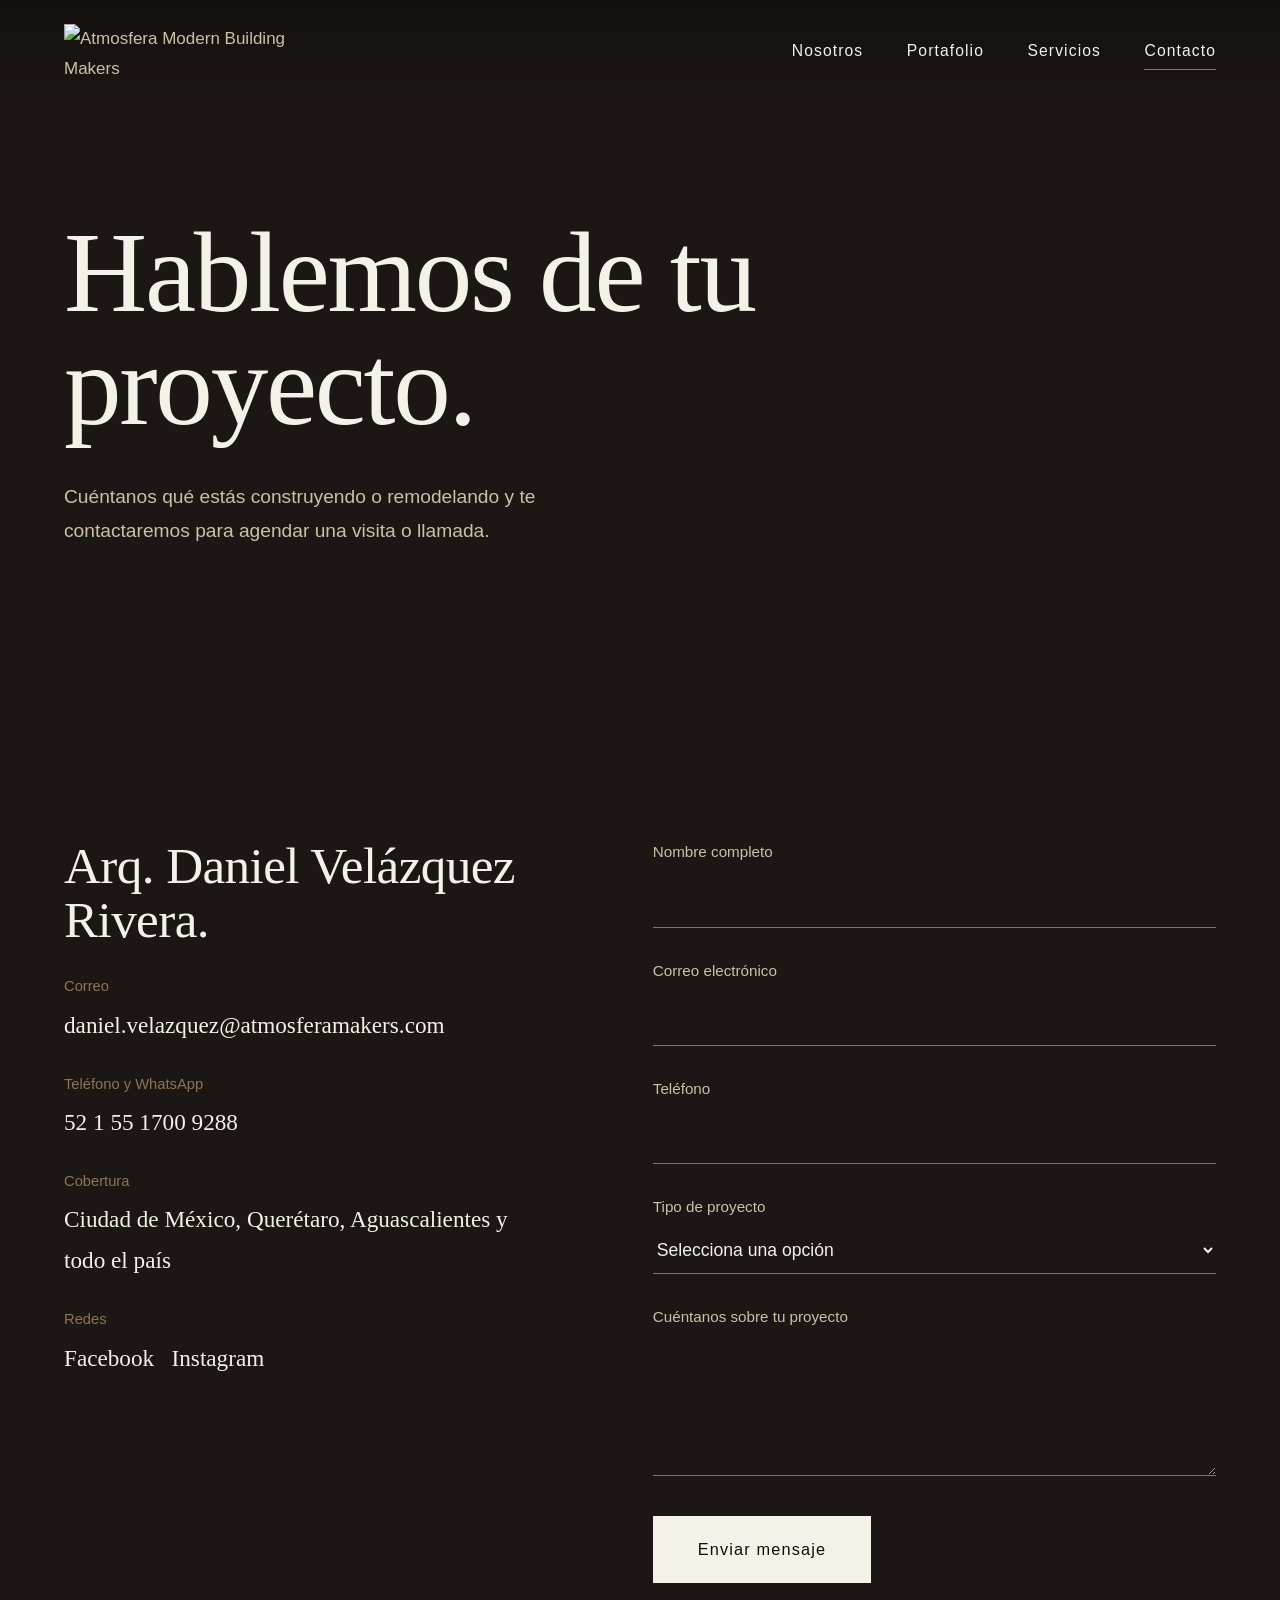
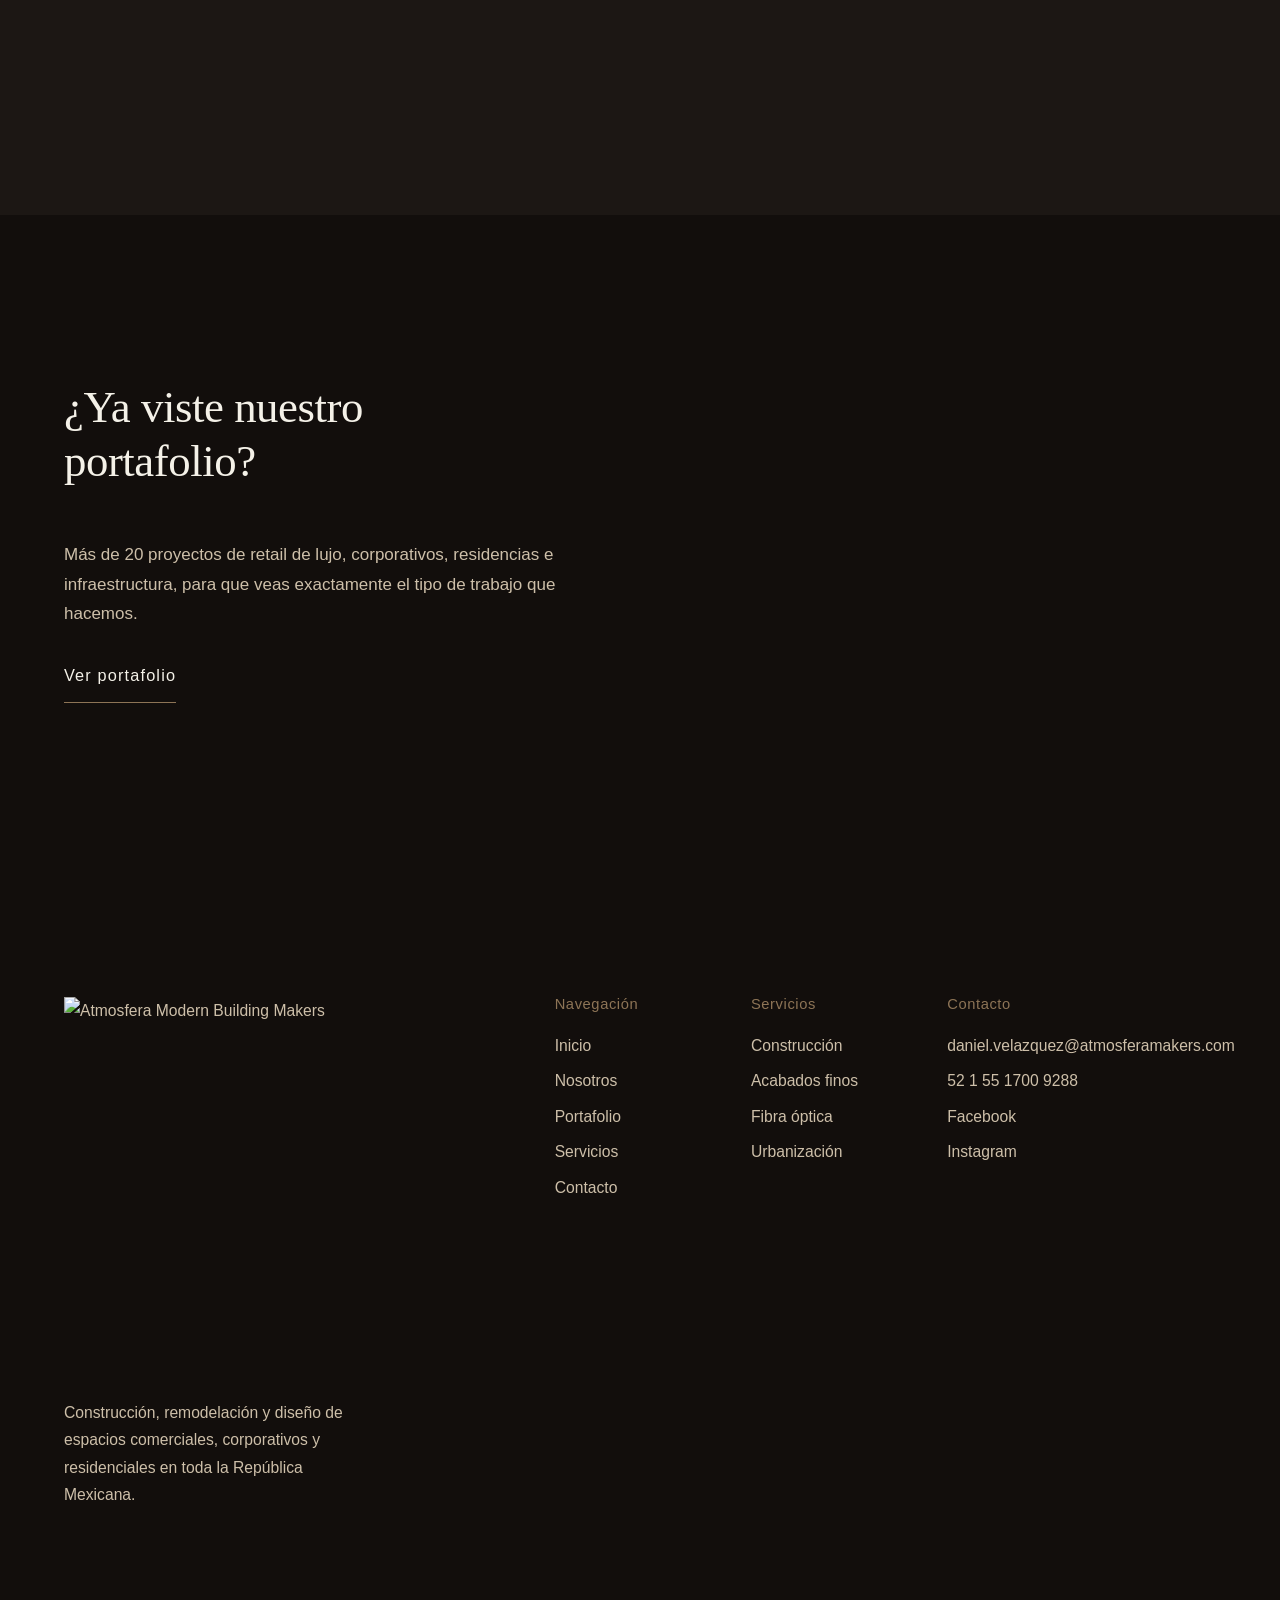
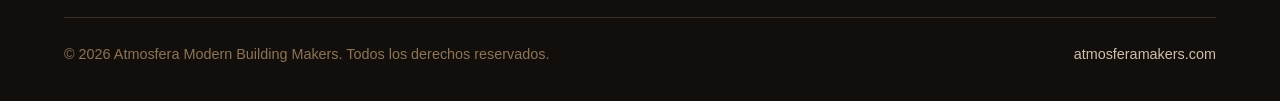
==== contacto.html @ 2a0c060d "Add files via upload" ====
<!DOCTYPE html>
<html lang="es">
<head>
<meta charset="UTF-8">
<meta name="viewport" content="width=device-width, initial-scale=1, viewport-fit=cover">
<title>Contacto — Atmosfera Modern Building Makers</title>
<meta name="description" content="Solicita una cotización con Atmosfera. Atendemos proyectos en Ciudad de México, Querétaro, Aguascalientes y todo el país.">
<link rel="canonical" href="https://www.atmosferamakers.com/contacto.html">
<meta name="theme-color" content="#120e0c">
<meta name="color-scheme" content="dark">

<meta property="og:site_name" content="Atmosfera">
<meta property="og:locale" content="es_MX">
<meta property="og:title" content="Contacto — Atmosfera Modern Building Makers">
<meta property="og:description" content="Solicita una cotización con Atmosfera. Atendemos proyectos en Ciudad de México, Querétaro, Aguascalientes y todo el país.">
<meta property="og:type" content="website">
<meta property="og:url" content="https://www.atmosferamakers.com/contacto.html">
<meta property="og:image" content="https://www.atmosferamakers.com/assets/img/og-image.jpg">
<meta property="og:image:width" content="1200">
<meta property="og:image:height" content="630">
<meta name="twitter:card" content="summary_large_image">
<meta name="twitter:title" content="Contacto — Atmosfera Modern Building Makers">
<meta name="twitter:description" content="Solicita una cotización con Atmosfera. Atendemos proyectos en Ciudad de México, Querétaro, Aguascalientes y todo el país.">
<meta name="twitter:image" content="https://www.atmosferamakers.com/assets/img/og-image.jpg">

<meta name="robots" content="index, follow, max-image-preview:large">
<meta name="GPTBot" content="index, follow">
<meta name="ClaudeBot" content="index, follow">
<meta name="Google-Extended" content="index, follow">
<meta name="PerplexityBot" content="index, follow">

<link rel="icon" href="assets/img/favicon-64.png" type="image/png" sizes="64x64">
<link rel="icon" href="assets/img/favicon-32.png" type="image/png" sizes="32x32">
<link rel="apple-touch-icon" href="assets/img/apple-touch-icon.png">
<link rel="manifest" href="assets/site.webmanifest">

<link rel="preload" href="assets/fonts/bodoni-moda-latin-opsz-normal.woff2" as="font" type="font/woff2" crossorigin>
<link rel="preload" href="assets/fonts/tenor-sans-latin-400-normal.woff2" as="font" type="font/woff2" crossorigin>
<link rel="stylesheet" href="styles.css?v=20261021">
<script>try{if(!sessionStorage.getItem("atm_seen"))document.documentElement.classList.add("first")}catch(e){}</script>
<noscript><style>.veil{display:none}html.js .plate[data-reveal] img{opacity:1}</style></noscript>
<script type="application/ld+json">
{"@context": "https://schema.org", "@type": "ContactPage", "name": "Contacto — Atmosfera", "url": "https://www.atmosferamakers.com/contacto.html"}
</script>
</head>
<body class="page-inner">
<a href="#main" class="skip-link">Saltar al contenido</a>
<div class="veil" id="veil" aria-hidden="true"><img class="veil-logo" src="assets/img/logo-full.png" width="829" height="935" alt=""></div>
<header class="site-header">
  <a class="brand" href="index.html" aria-label="Atmosfera, inicio"><img src="assets/img/logo-wordmark.png" width="829" height="192" alt="Atmosfera Modern Building Makers"></a>
  <nav class="nav" aria-label="Principal"><a href="nosotros.html">Nosotros</a><a href="portafolio.html">Portafolio</a><a href="servicios.html">Servicios</a><a href="contacto.html" aria-current="page">Contacto</a></nav>
  <a class="nav-quick" href="portafolio.html">Portafolio</a>
  <button class="menu-btn" type="button" aria-expanded="false" aria-controls="menu"><span></span><span></span><span class="sr-only">Menú</span></button>
</header>
<div class="menu" id="menu"><img src="assets/img/logo-full.png" width="829" height="935" alt=""><a href="index.html">Inicio</a><a href="nosotros.html">Nosotros</a><a href="portafolio.html">Portafolio</a><a href="servicios.html">Servicios</a><a href="contacto.html">Contacto</a></div>
<main id="main">
<section class="page-head"><div class="wrap">
  <h1>Hablemos de tu proyecto.</h1>
  <p class="lead-p">Cuéntanos qué estás construyendo o remodelando y te contactaremos para agendar una visita o llamada.</p>
</div></section>
<section class="section"><div class="wrap"><div class="grid contact-grid">
  <div class="c-1-5 contact-info">
    <h2>Arq. Daniel Velázquez Rivera.</h2>
    <dl>
      <dt>Correo</dt><dd><a href="mailto:daniel.velazquez@atmosferamakers.com">daniel.velazquez@atmosferamakers.com</a></dd>
      <dt>Teléfono y WhatsApp</dt><dd><a href="tel:+5215517009288">52 1 55 1700 9288</a></dd>
      <dt>Cobertura</dt><dd>Ciudad de México, Querétaro, Aguascalientes y todo el país</dd>
      <dt>Redes</dt><dd><a href="https://www.facebook.com/atmosferamakers" target="_blank" rel="noopener">Facebook</a> &nbsp; <a href="https://www.instagram.com/atmosferamakers/" target="_blank" rel="noopener">Instagram</a></dd>
    </dl>
  </div>
  <div class="c-7-12">
    <form id="contact-form" action="https://formspree.io/f/YOUR_FORM_ID" method="POST" data-mailto="daniel.velazquez@atmosferamakers.com">
      <div class="field"><label for="nombre">Nombre completo</label><input id="nombre" name="nombre" type="text" autocomplete="name" required></div>
      <div class="field"><label for="email">Correo electrónico</label><input id="email" name="email" type="email" autocomplete="email" required></div>
      <div class="field"><label for="telefono">Teléfono</label><input id="telefono" name="telefono" type="tel" autocomplete="tel"></div>
      <div class="field"><label for="tipo">Tipo de proyecto</label>
        <select id="tipo" name="tipo" required><option value="">Selecciona una opción</option>
          <option>Construcción o remodelación comercial</option><option>Residencial</option><option>Corporativo u oficinas</option>
          <option>Fibra óptica y telecomunicaciones</option><option>Urbanización u obra pública</option><option>Otro</option></select></div>
      <div class="field"><label for="mensaje">Cuéntanos sobre tu proyecto</label><textarea id="mensaje" name="mensaje" required></textarea></div>
      <input class="hp" type="text" name="_gotcha" tabindex="-1" autocomplete="off" aria-hidden="true">
      <button class="btn" type="submit">Enviar mensaje</button>
      <p class="form-status" role="status" aria-live="polite"></p>
    </form>
  </div>
</div></div></section>
<section class="section section--night"><div class="wrap"><h2 class="lead" style="max-width:20ch">¿Ya viste nuestro portafolio?</h2>
<p class="statement-body">Más de 20 proyectos de retail de lujo, corporativos, residencias e infraestructura, para que veas exactamente el tipo de trabajo que hacemos.</p>
<a class="link" href="portafolio.html">Ver portafolio</a></div></section>
</main>
<footer class="site-footer">
  <div class="wrap">
    <div class="grid footer-grid">
      <div class="c-1-5">
        <img class="footer-logo" src="assets/img/logo-full.png" width="829" height="935" alt="Atmosfera Modern Building Makers" loading="lazy">
        <p class="footer-note">Construcción, remodelación y diseño de espacios comerciales, corporativos y residenciales en toda la República Mexicana.</p>
      </div>
      <div class="footer-col"><h4>Navegación</h4><ul><li><a href="index.html">Inicio</a></li><li><a href="nosotros.html">Nosotros</a></li><li><a href="portafolio.html">Portafolio</a></li><li><a href="servicios.html">Servicios</a></li><li><a href="contacto.html">Contacto</a></li></ul></div>
      <div class="footer-col"><h4>Servicios</h4><ul><li><a href="servicios.html">Construcción</a></li><li><a href="servicios.html">Acabados finos</a></li><li><a href="servicios.html">Fibra óptica</a></li><li><a href="servicios.html">Urbanización</a></li></ul></div>
      <div class="footer-col"><h4>Contacto</h4><ul><li><a href="mailto:daniel.velazquez@atmosferamakers.com">daniel.velazquez@atmosferamakers.com</a></li><li><a href="tel:+5215517009288">52 1 55 1700 9288</a></li><li><a href="https://www.facebook.com/atmosferamakers" target="_blank" rel="noopener">Facebook</a></li><li><a href="https://www.instagram.com/atmosferamakers/" target="_blank" rel="noopener">Instagram</a></li></ul></div>
    </div>
    <div class="footer-base"><span>© 2026 Atmosfera Modern Building Makers. Todos los derechos reservados.</span><a href="https://www.atmosferamakers.com">atmosferamakers.com</a></div>
  </div>
</footer>
<script defer src="main.js?v=20261021"></script>
</body>
</html>
---- styles.css ----
/* =============================================================
   ATMOSFERA — Modern Building Makers
   Dark gallery design. Fonts are self-hosted (assets/fonts).
   ============================================================= */

@font-face {
  font-family: "Bodoni Moda";
  src: url("assets/fonts/bodoni-moda-latin-opsz-normal.woff2") format("woff2");
  font-weight: 400 900; font-style: normal; font-display: swap;
}
@font-face {
  font-family: "Bodoni Moda";
  src: url("assets/fonts/bodoni-moda-latin-opsz-italic.woff2") format("woff2");
  font-weight: 400 900; font-style: italic; font-display: swap;
}
@font-face {
  font-family: "Tenor Sans";
  src: url("assets/fonts/tenor-sans-latin-400-normal.woff2") format("woff2");
  font-weight: 400; font-style: normal; font-display: swap;
}

:root {
  --night:   #120e0c;   /* veil, footer */
  --walnut:  #1c1714;   /* page */
  --umber:   #2a221d;   /* image mats, fields */
  --stone:   #cdbfa9;   /* secondary text */
  --ivory:   #f4f1e8;   /* primary text — same ivory as the logo */
  --bronze:  #8d7456;   /* hairlines, hover */
  --serif: "Bodoni Moda", "Bodoni 72", Didot, "Times New Roman", serif;
  --sans:  "Tenor Sans", "Gill Sans", "Helvetica Neue", Arial, sans-serif;
  --gutter: clamp(20px, 5vw, 84px);
  --max: 1560px;
  --ease: cubic-bezier(.22, .61, .36, 1);
}

*, *::before, *::after { box-sizing: border-box; }
html { background: var(--walnut); color: var(--ivory); scroll-behavior: smooth; scroll-padding-top: 96px; -webkit-text-size-adjust: 100%; }
body { margin: 0; font-family: var(--sans); font-size: 1.0625rem; line-height: 1.75; color: var(--stone); overflow-x: hidden; -webkit-font-smoothing: antialiased; text-rendering: optimizeLegibility; }
img { max-width: 100%; height: auto; }
a { color: inherit; text-decoration: none; }
h1, h2, h3, h4 { margin: 0; font-family: var(--serif); font-weight: 400; color: var(--ivory); font-optical-sizing: auto; letter-spacing: -0.012em; line-height: 1.06; }
p { margin: 0 0 1.2em; }
ul, ol { margin: 0; padding: 0; list-style: none; }
::selection { background: var(--bronze); color: var(--ivory); }
:focus-visible { outline: 1px solid var(--ivory); outline-offset: 5px; }
.sr-only { position: absolute; width: 1px; height: 1px; overflow: hidden; clip: rect(0 0 0 0); white-space: nowrap; }
.skip-link { position: absolute; left: 16px; top: -60px; z-index: 20000; background: var(--ivory); color: var(--night); padding: 10px 16px; transition: top .2s; }
.skip-link:focus { top: 12px; }

/* ---------- Veil: the logo that fades between screens ---------- */
.veil {
  position: fixed; inset: 0; z-index: 10000; display: grid; place-items: center;
  background: var(--night); opacity: 1; visibility: visible;
  transition: opacity .9s var(--ease), visibility 0s linear .9s;
  animation: veilFailsafe .01s linear 6s forwards;
}
.veil.is-gone { opacity: 0; visibility: hidden; }
.veil.is-leaving { opacity: 1; visibility: visible; transition: opacity .5s var(--ease), visibility 0s; animation: none; }
.veil-logo { display: block; height: min(36vh, 320px); width: auto; max-width: 72vw; object-fit: contain; }
.first .veil-logo { animation: logoIn 1.7s var(--ease) both; }
@keyframes logoIn { from { opacity: 0; transform: scale(.965); filter: blur(10px); } to { opacity: 1; transform: none; filter: blur(0); } }
@keyframes veilFailsafe { to { opacity: 0; visibility: hidden; } }

/* ---------- Header ---------- */
.site-header {
  position: fixed; inset: 0 0 auto 0; z-index: 400; display: flex; align-items: center; justify-content: space-between;
  padding: 24px var(--gutter); transition: background .5s var(--ease), padding .5s var(--ease);
}
.site-header::before { content: ""; position: absolute; inset: 0; background: linear-gradient(rgba(18,14,12,.78), rgba(18,14,12,0)); pointer-events: none; transition: opacity .5s; }
.site-header.is-scrolled { background: rgba(18,14,12,.94); padding-block: 14px; -webkit-backdrop-filter: blur(10px); backdrop-filter: blur(10px); }
.site-header.is-scrolled::before { opacity: 0; }
.brand { position: relative; z-index: 2; display: block; transition: opacity .6s var(--ease), visibility .6s; }
.brand img { display: block; width: clamp(180px, 18vw, 270px); height: auto; }
.page-home .brand { opacity: 0; visibility: hidden; }
.page-home.past-hero .brand { opacity: 1; visibility: visible; }
.nav { position: relative; z-index: 2; display: flex; gap: clamp(24px, 3.4vw, 56px); }
.nav a { position: relative; padding: 8px 0; font-size: .98rem; letter-spacing: .07em; color: var(--ivory); }
.nav a::after { content: ""; position: absolute; left: 0; right: 0; bottom: 2px; height: 1px; background: var(--bronze); transform: scaleX(0); transform-origin: left; transition: transform .5s var(--ease); }
.nav a:hover::after, .nav a[aria-current="page"]::after { transform: scaleX(1); }
.nav-quick { display: none; position: relative; z-index: 2; margin-left: auto; margin-right: 6px; padding: 8px 0; font-size: .98rem; letter-spacing: .07em; color: var(--ivory); border-bottom: 1px solid var(--bronze); }
.menu-btn { display: none; position: relative; z-index: 301; width: 46px; height: 46px; background: none; border: 0; cursor: pointer; color: var(--ivory); }
.menu-btn span:not(.sr-only) { position: absolute; left: 9px; right: 9px; height: 1px; background: currentColor; transition: transform .5s var(--ease), top .5s var(--ease); }
.menu-btn span:nth-child(1) { top: 18px; }
.menu-btn span:nth-child(2) { top: 27px; }
.menu-open .menu-btn span:nth-child(1) { top: 22px; transform: rotate(45deg); }
.menu-open .menu-btn span:nth-child(2) { top: 22px; transform: rotate(-45deg); }
.menu {
  position: fixed; inset: 0; z-index: 300; display: flex; flex-direction: column; justify-content: center; align-items: center; gap: 2.2rem;
  background: var(--night); opacity: 0; visibility: hidden; transition: opacity .6s var(--ease), visibility 0s linear .6s;
}
.menu-open .menu { opacity: 1; visibility: visible; transition: opacity .6s var(--ease), visibility 0s; }
.menu img { width: min(46vw, 190px); height: auto; margin-bottom: 1rem; }
.menu a { font-family: var(--serif); font-size: clamp(2rem, 9vw, 3rem); color: var(--ivory); }
.menu-open { overflow: hidden; }
.menu-open .brand, .menu-open .nav-quick { opacity: 0; visibility: hidden; }
.menu-open .site-header { background: transparent; -webkit-backdrop-filter: none; backdrop-filter: none; }
.menu-open .site-header::before { opacity: 0; }

/* ---------- Hero ---------- */
.hero { position: relative; height: 100vh; height: 100svh; min-height: 560px; display: grid; place-items: center; overflow: hidden; background: var(--night); }
.hero-slides { position: absolute; inset: 0; }
.hero-slides img { position: absolute; inset: 0; width: 100%; height: 100%; object-fit: cover; opacity: 0; transition: opacity 2.4s ease; }
.hero-slides img.is-active { opacity: 1; }
.hero-shade { position: absolute; inset: 0; background: radial-gradient(ellipse 46% 56% at 50% 50%, rgba(18,14,12,.52), rgba(18,14,12,0) 100%), linear-gradient(rgba(18,14,12,.62), rgba(18,14,12,.46) 45%, rgba(18,14,12,.88)); }
.hero h1 { position: relative; z-index: 2; margin: 0; line-height: 0; }
.hero h1 img { display: block; height: min(58vh, 560px); width: auto; max-width: 78vw; object-fit: contain; }
.hero-foot { position: absolute; z-index: 2; left: var(--gutter); right: var(--gutter); bottom: clamp(24px, 5vh, 56px); display: flex; justify-content: space-between; align-items: flex-end; gap: 16px 40px; flex-wrap: wrap; }
.hero-note { margin: 0; max-width: 46ch; font-size: .98rem; color: var(--ivory); }
.hero-link { margin: 0; }

/* ---------- Layout helpers ---------- */
.wrap { width: 100%; max-width: var(--max); margin-inline: auto; padding-inline: var(--gutter); }
.grid { display: grid; grid-template-columns: repeat(12, 1fr); column-gap: clamp(14px, 2vw, 32px); }
.section { padding-block: clamp(80px, 13vw, 190px); }
.section--tight { padding-block: clamp(50px, 8vw, 110px); }
.section--night { background: var(--night); }
.rule { border: 0; border-top: 1px solid rgba(141,116,86,.45); margin: 0; }
.lead { font-family: var(--serif); font-size: clamp(1.7rem, 3.5vw, 3.2rem); line-height: 1.2; color: var(--ivory); letter-spacing: -.01em; }
.link { display: inline-block; padding: 12px 0; color: var(--ivory); font-size: 1.02rem; letter-spacing: .07em; border-bottom: 1px solid var(--bronze); transition: color .4s, border-color .4s; }
.link:hover { color: var(--stone); border-color: var(--ivory); }

/* ---------- Page heads (inner pages) ---------- */
.page-head { position: relative; padding: clamp(150px, 24vh, 260px) 0 clamp(50px, 8vw, 110px); overflow: hidden; }
.page-head::after { content: ""; position: absolute; right: 4%; bottom: 6%; width: clamp(260px, 36vw, 560px); aspect-ratio: 803 / 642; background: url("assets/img/logo-mark.png") center / contain no-repeat; opacity: .07; pointer-events: none; }
.page-head h1 { font-size: clamp(3rem, 9vw, 8.4rem); line-height: .98; letter-spacing: -.02em; max-width: 14ch; }
.page-head .lead-p { margin-top: clamp(24px, 3vw, 44px); max-width: 52ch; font-size: clamp(1.05rem, 1.5vw, 1.25rem); }

/* ---------- Statement ---------- */
.statement { max-width: 24ch; }
.statement-wide { max-width: 30ch; font-size: clamp(1.9rem, 4.2vw, 3.9rem); }
.statement-body { max-width: 54ch; margin-top: clamp(28px, 4vw, 56px); }

/* ---------- Works (plates) ---------- */
.work { padding-block: clamp(60px, 9vw, 140px); }
.work + .work { border-top: 1px solid rgba(141,116,86,.22); }
.plate { margin: 0; position: relative; overflow: hidden; }
.plate img { display: block; width: 100%; height: auto; max-width: calc(var(--nw, 4000) * 1px); }
.plate[data-lb] { cursor: zoom-in; }
.plate--crop img { aspect-ratio: 4 / 5; height: auto; object-fit: cover; max-width: none; }
.plate--bleed { width: 100%; }
.plate--bleed img { max-width: none; height: clamp(420px, 88vh, 980px); object-fit: cover; }
html.js .plate[data-reveal] img { opacity: 0; transition: opacity 1.3s ease; }
html.js .plate[data-reveal].in img { opacity: 1; }

.work-text h3 { font-size: clamp(2.1rem, 4vw, 3.8rem); margin-bottom: .5em; }
.work-meta { margin: 0 0 1.4em; padding-top: 1em; border-top: 1px solid rgba(141,116,86,.5); font-size: .95rem; line-height: 1.6; }
.work-meta span { display: block; }
.work-text p { max-width: 46ch; }
.work-tags { font-family: var(--serif); font-style: italic; font-size: 1.15rem; color: var(--ivory); }

.work-row { margin-top: clamp(28px, 4vw, 60px); align-items: end; }
.c-1-7  { grid-column: 1 / span 7; }
.c-8-12 { grid-column: 8 / span 5; }
.c-1-5  { grid-column: 1 / span 5; }
.c-6-12 { grid-column: 6 / span 7; }
.c-2-6  { grid-column: 2 / span 5; }
.c-8-13 { grid-column: 8 / span 5; }
.c-1-8  { grid-column: 1 / span 8; }
.c-9-12 { grid-column: 9 / span 4; }
.c-1-4  { grid-column: 1 / span 4; }
.c-6-13 { grid-column: 6 / span 7; }
.c-1-6  { grid-column: 1 / span 6; }
.c-7-12 { grid-column: 7 / span 6; }
.c-4    { grid-column: span 4; }
.drop { margin-top: clamp(30px, 9vw, 140px); }

/* ---------- Roll (collaborators) ---------- */
.roll { font-family: var(--serif); font-size: clamp(1.9rem, 4.4vw, 4.1rem); line-height: 1.22; color: var(--ivory); letter-spacing: -.012em; }
.roll li { display: inline; margin-right: .55em; }
.roll li:nth-child(even) { font-style: italic; color: var(--stone); }

/* ---------- Service rows ---------- */
.rows > li { display: grid; grid-template-columns: repeat(12, 1fr); column-gap: clamp(14px, 2vw, 32px); padding-block: clamp(26px, 3.4vw, 46px); border-top: 1px solid rgba(141,116,86,.45); }
.rows > li:last-child { border-bottom: 1px solid rgba(141,116,86,.45); }
.rows h3 { grid-column: 1 / span 5; font-size: clamp(1.7rem, 3vw, 2.7rem); }
.rows .rows-body { grid-column: 7 / span 6; }
.rows .rows-body p { margin-bottom: .6em; }
.rows .rows-body ul { margin-top: 1em; color: var(--stone); font-size: .98rem; }
.rows .rows-body li { padding: 7px 0; border-top: 1px solid rgba(141,116,86,.22); }

/* ---------- Process (this one is a real sequence) ---------- */
.steps { counter-reset: step; }
.steps > li { counter-increment: step; display: grid; grid-template-columns: repeat(12, 1fr); column-gap: clamp(14px, 2vw, 32px); padding-block: clamp(24px, 3vw, 42px); border-top: 1px solid rgba(141,116,86,.45); }
.steps > li::before { content: counter(step, decimal-leading-zero); grid-column: 1 / span 2; font-family: var(--serif); font-style: italic; font-size: clamp(1.6rem, 2.6vw, 2.4rem); color: var(--bronze); }
.steps h3 { grid-column: 3 / span 4; font-size: clamp(1.5rem, 2.4vw, 2.2rem); }
.steps p { grid-column: 8 / span 5; margin: 0; }

/* ---------- Portfolio index ---------- */
.index-group + .index-group { margin-top: clamp(60px, 8vw, 120px); }
.index-group h3 { font-size: clamp(1.8rem, 3.4vw, 3rem); margin-bottom: clamp(24px, 3vw, 44px); }
.tiles { display: grid; grid-template-columns: repeat(3, 1fr); gap: clamp(28px, 3vw, 48px) clamp(16px, 2vw, 32px); }
.tile { display: block; }
.tile figure { margin: 0; overflow: hidden; background: var(--umber); }
.tile img { display: block; width: 100%; aspect-ratio: 4 / 3; object-fit: cover; transform: scale(1.025); transition: transform 1.2s var(--ease); }
.tile:hover img { transform: scale(1.06); }
.tile h4 { margin-top: 16px; font-size: 1.55rem; }
.tile p { margin: .2em 0 0; font-size: .92rem; line-height: 1.55; }

.roster { display: grid; grid-template-columns: repeat(3, 1fr); gap: 0 clamp(16px, 2vw, 32px); margin-top: clamp(28px, 3vw, 44px); }
.roster li { padding: 18px 0 22px; border-top: 1px solid rgba(141,116,86,.45); }
.roster h4 { font-size: 1.45rem; }
.roster p { margin: .2em 0 0; font-size: .92rem; line-height: 1.55; }

/* ---------- CTA ---------- */
.cta h2 { font-size: clamp(2.6rem, 7vw, 6.4rem); line-height: 1; max-width: 13ch; }
.cta p { max-width: 46ch; margin-top: clamp(22px, 3vw, 40px); }
.cta .link { margin-top: 12px; margin-right: 32px; }

/* ---------- Contact ---------- */
.contact-grid { row-gap: 64px; }
.contact-info dl { margin: 0; }
.contact-info dt { margin-top: 1.8em; font-size: .92rem; color: var(--bronze); }
.contact-info dd { margin: .2em 0 0; font-family: var(--serif); font-size: 1.45rem; color: var(--ivory); word-break: break-word; }
.contact-info h2 { font-size: clamp(2rem, 4vw, 3.4rem); }
.field { margin-bottom: 30px; }
.field label { display: block; margin-bottom: 6px; font-size: .95rem; color: var(--stone); }
.field input, .field select, .field textarea { width: 100%; padding: 12px 0; background: transparent; color: var(--ivory); border: 0; border-bottom: 1px solid var(--bronze); border-radius: 0; font: inherit; font-size: 1.1rem; transition: border-color .4s; }
.field select option { background: var(--walnut); color: var(--ivory); }
.field textarea { min-height: 140px; resize: vertical; }
.field input:focus, .field select:focus, .field textarea:focus { outline: none; border-color: var(--ivory); }
.btn { display: inline-block; padding: 18px 44px; background: var(--ivory); color: var(--night); border: 1px solid var(--ivory); font: inherit; font-size: 1.02rem; letter-spacing: .07em; cursor: pointer; transition: background .4s, color .4s; }
.btn:hover { background: transparent; color: var(--ivory); }
.form-status { min-height: 1.6em; margin-top: 18px; color: var(--ivory); }
.hp { position: absolute; left: -9999px; }

/* ---------- Footer ---------- */
.site-footer { background: var(--night); padding: clamp(70px, 10vw, 150px) 0 34px; font-size: .98rem; }
.footer-logo { display: block; width: clamp(220px, 26vw, 380px); height: auto; }
.footer-grid { row-gap: 44px; }
.footer-grid .c-1-5 { grid-column: 1 / span 5; }
.footer-col { grid-column: span 2; }
.footer-col:first-of-type { grid-column: 7 / span 2; }
.footer-col h4 { font-family: var(--sans); font-size: .92rem; color: var(--bronze); margin-bottom: 1em; letter-spacing: .04em; }
.footer-col li { padding: 4px 0; }
.footer-col a { color: var(--stone); transition: color .3s; }
.footer-col a:hover { color: var(--ivory); }
.footer-note { max-width: 36ch; margin-top: 26px; }
.footer-base { margin-top: clamp(50px, 7vw, 100px); padding-top: 24px; border-top: 1px solid rgba(141,116,86,.3); display: flex; flex-wrap: wrap; gap: 12px 32px; justify-content: space-between; font-size: .9rem; color: var(--bronze); }
.footer-base a { color: var(--stone); }

/* ---------- Home mosaic, categories ---------- */
.mosaic-section { padding-bottom: clamp(60px, 9vw, 130px); }
.mosaic { column-count: 3; column-gap: clamp(14px, 2vw, 32px); }
.mtile { display: block; break-inside: avoid; margin-bottom: clamp(24px, 3vw, 44px); }
.mtile figure { margin: 0; overflow: hidden; background: var(--umber); }
.mtile img { display: block; width: 100%; height: auto; transform: scale(1.01); transition: transform 1.4s var(--ease); }
.mtile:hover img { transform: scale(1.045); }
.mtile h3 { margin-top: 14px; font-size: 1.5rem; }
.mtile p { margin: .15em 0 0; font-size: .9rem; line-height: 1.5; }
.mosaic-more { margin-top: clamp(20px, 3vw, 40px); }
.cats li + li { border-top: 1px solid rgba(141,116,86,.45); }
.cats li:first-child { border-top: 1px solid rgba(141,116,86,.45); }
.cats li:last-child { border-bottom: 1px solid rgba(141,116,86,.45); }
.cats a { display: flex; align-items: baseline; justify-content: space-between; gap: 24px; padding-block: clamp(20px, 2.6vw, 34px); transition: padding .6s var(--ease), color .4s; }
.cats a:hover { padding-left: 18px; }
.cat-name { font-family: var(--serif); font-size: clamp(2rem, 5vw, 4.4rem); line-height: 1.05; color: var(--ivory); letter-spacing: -.015em; }
.cat-n { font-size: .98rem; color: var(--stone); white-space: nowrap; }

/* ---------- Portfolio structure ---------- */
.jump { display: flex; flex-wrap: wrap; gap: 10px clamp(22px, 3vw, 44px); margin-top: clamp(28px, 3vw, 44px); }
.jump a { padding: 8px 0; border-bottom: 1px solid var(--bronze); color: var(--ivory); letter-spacing: .06em; transition: color .4s; }
.jump a:hover { color: var(--stone); }
.cat-head { padding-top: clamp(30px, 5vw, 70px); }
.cat-head .lead-p, .section .lead-p { margin-top: 18px; max-width: 52ch; }
.section-title { font-size: clamp(2.6rem, 7vw, 6.2rem); line-height: 1; letter-spacing: -.02em; margin-bottom: 0; }
.section .section-title + .lead-p { margin-bottom: clamp(30px, 4vw, 56px); }
.sub-title { font-size: clamp(1.9rem, 3.6vw, 3.2rem); margin-bottom: clamp(24px, 3vw, 44px); }
.more { display: grid; grid-template-columns: repeat(4, 1fr); gap: clamp(10px, 1.4vw, 20px); margin-top: clamp(32px, 4vw, 60px); }
.plate--thumb img { aspect-ratio: 4 / 3; object-fit: cover; max-width: none; transform: scale(1.025); }
.tile-count { margin-left: .8em; color: var(--bronze); white-space: nowrap; }

/* ---------- Lightbox ---------- */
.lb { position: fixed; inset: 0; z-index: 9000; display: grid; grid-template-rows: 1fr auto; background: var(--night); opacity: 0; visibility: hidden; transition: opacity .45s var(--ease), visibility 0s linear .45s; }
.lb.is-open { opacity: 1; visibility: visible; transition: opacity .45s var(--ease), visibility 0s; }
.lb-stage { display: grid; place-items: center; padding: clamp(60px, 8vh, 90px) clamp(16px, 6vw, 110px) 10px; min-height: 0; }
.lb-stage img { max-width: 100%; max-height: 100%; width: auto; height: auto; object-fit: contain; transition: opacity .35s; }
.lb-stage img.is-changing { opacity: 0; }
.lb-cap { padding: 8px var(--gutter) 28px; text-align: center; font-size: .95rem; color: var(--stone); }
.lb-cap strong { font-family: var(--serif); font-weight: 400; font-size: 1.3rem; color: var(--ivory); margin-right: .6em; }
.lb button { position: absolute; background: none; border: 0; color: var(--ivory); cursor: pointer; font: inherit; font-size: 1rem; letter-spacing: .06em; padding: 18px; }
.lb button:hover { color: var(--stone); }
.lb-close { top: 8px; right: 8px; }
.lb-prev { left: 4px; top: 50%; transform: translateY(-50%); }
.lb-next { right: 4px; top: 50%; transform: translateY(-50%); }

/* ---------- Responsive ---------- */
@media (max-width: 960px) {
  .nav { display: none; }
  .nav-quick { display: inline-block; }
  .menu-btn { display: block; }
  .mosaic { column-count: 2; }
  .more { grid-template-columns: repeat(2, 1fr); }
  .cat-n { display: none; }
  .site-header { padding-block: 16px; }
  .brand img { width: 176px; }
  .tiles { grid-template-columns: repeat(2, 1fr); }
  .roster { grid-template-columns: repeat(2, 1fr); }
  .c-1-7, .c-8-12, .c-1-5, .c-6-12, .c-2-6, .c-8-13, .c-1-8, .c-9-12, .c-1-4, .c-6-13, .c-1-6, .c-7-12 { grid-column: 1 / -1; }
  .work-row { row-gap: 28px; }
  .drop { margin-top: 0; }
  .rows h3, .rows .rows-body { grid-column: 1 / -1; }
  .rows .rows-body { margin-top: 14px; }
  .steps > li::before { grid-column: 1 / span 3; }
  .steps h3 { grid-column: 4 / -1; }
  .steps p { grid-column: 1 / -1; margin-top: 12px; }
  .footer-col, .footer-col:first-of-type, .footer-grid .c-1-5 { grid-column: 1 / -1; }
  .plate--bleed img { height: clamp(340px, 62vh, 640px); }
  .hero h1 img { height: min(46vh, 74vw); max-width: 84vw; }
  .contact-grid .c-1-5, .contact-grid .c-7-12 { grid-column: 1 / -1; }
}
@media (max-width: 560px) {
  body { font-size: 1rem; }
  .tiles { grid-template-columns: 1fr; }
  .roster { grid-template-columns: 1fr; }
  .plate--crop img { aspect-ratio: 3 / 4; }
  .triptych { row-gap: 14px; }
  .lb-prev, .lb-next { top: auto; bottom: 8px; transform: none; }
}
@media (prefers-reduced-motion: reduce) {
  .hero-slides img { transition-duration: 1s; }
  .first .veil-logo { animation-duration: .8s; }
}
@media print { .veil, .lb, .menu, .menu-btn { display: none !important; } }
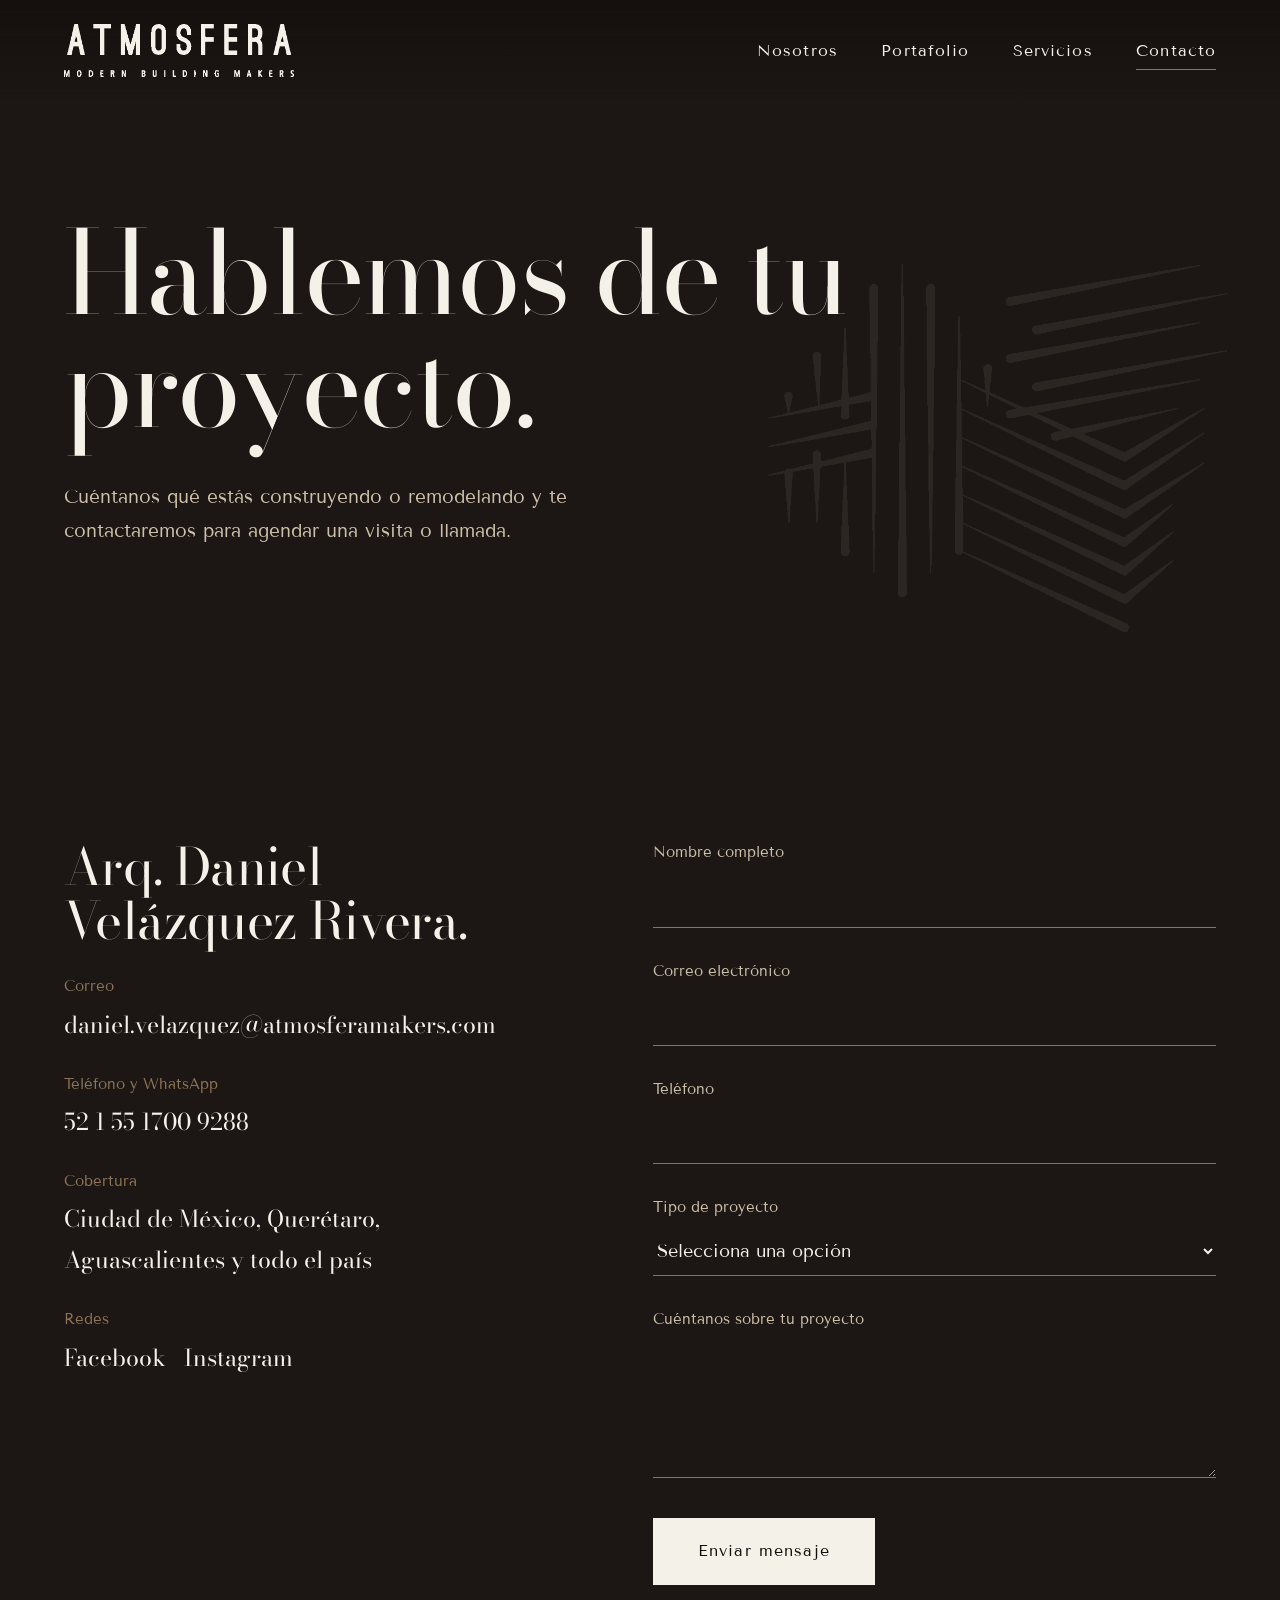
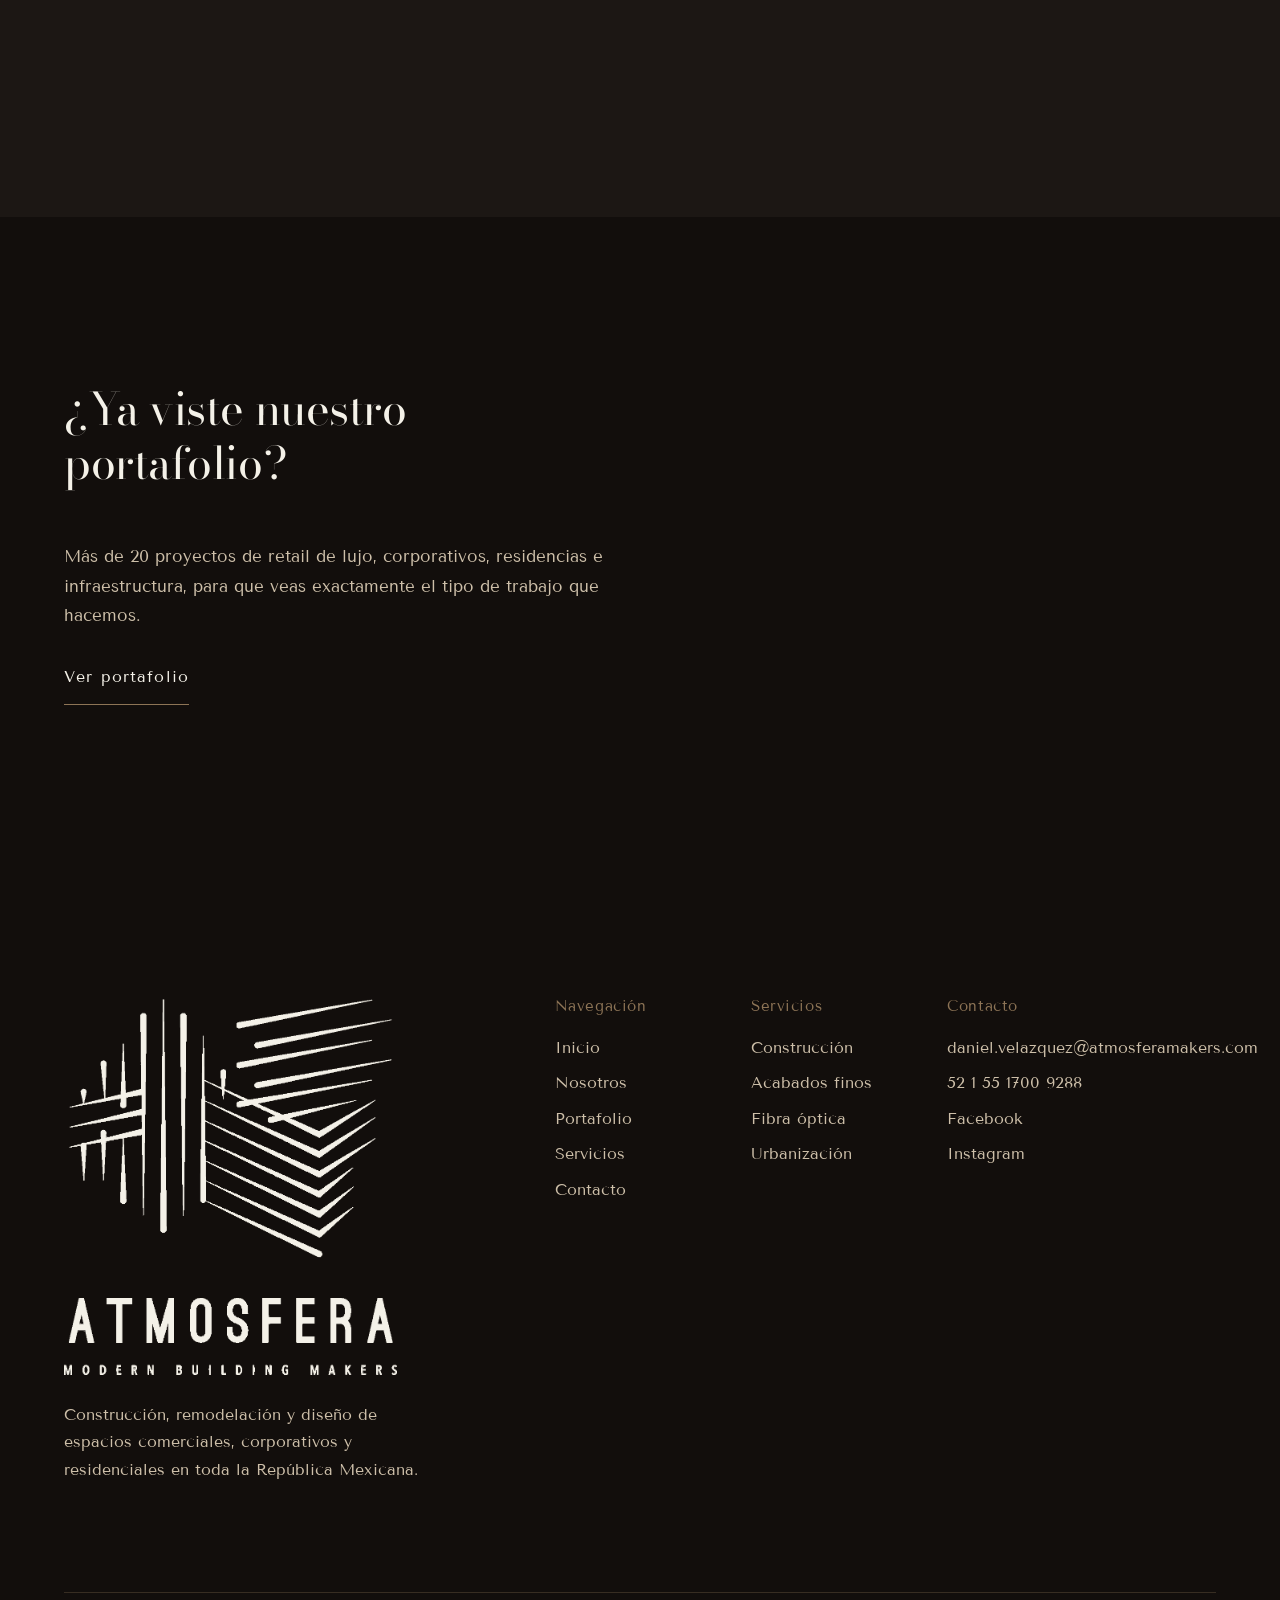
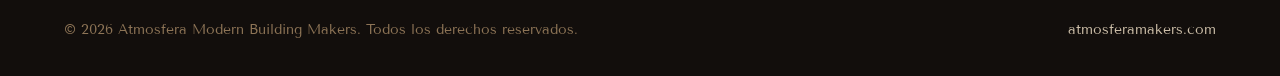
==== commit e6b2af83: "Add files via upload" ====
--- a/contacto.html
+++ b/contacto.html
@@ -15,13 +15,13 @@
 <meta property="og:description" content="Solicita una cotización con Atmosfera. Atendemos proyectos en Ciudad de México, Querétaro, Aguascalientes y todo el país.">
 <meta property="og:type" content="website">
 <meta property="og:url" content="https://www.atmosferamakers.com/contacto.html">
-<meta property="og:image" content="https://www.atmosferamakers.com/assets/img/og-image.jpg">
+<meta property="og:image" content="https://www.atmosferamakers.com/img/og-image.jpg">
 <meta property="og:image:width" content="1200">
 <meta property="og:image:height" content="630">
 <meta name="twitter:card" content="summary_large_image">
 <meta name="twitter:title" content="Contacto — Atmosfera Modern Building Makers">
 <meta name="twitter:description" content="Solicita una cotización con Atmosfera. Atendemos proyectos en Ciudad de México, Querétaro, Aguascalientes y todo el país.">
-<meta name="twitter:image" content="https://www.atmosferamakers.com/assets/img/og-image.jpg">
+<meta name="twitter:image" content="https://www.atmosferamakers.com/img/og-image.jpg">
 
 <meta name="robots" content="index, follow, max-image-preview:large">
 <meta name="GPTBot" content="index, follow">
@@ -29,13 +29,13 @@
 <meta name="Google-Extended" content="index, follow">
 <meta name="PerplexityBot" content="index, follow">
 
-<link rel="icon" href="assets/img/favicon-64.png" type="image/png" sizes="64x64">
-<link rel="icon" href="assets/img/favicon-32.png" type="image/png" sizes="32x32">
-<link rel="apple-touch-icon" href="assets/img/apple-touch-icon.png">
-<link rel="manifest" href="assets/site.webmanifest">
+<link rel="icon" href="img/favicon-64.png" type="image/png" sizes="64x64">
+<link rel="icon" href="img/favicon-32.png" type="image/png" sizes="32x32">
+<link rel="apple-touch-icon" href="img/apple-touch-icon.png">
+<link rel="manifest" href="site.webmanifest">
 
-<link rel="preload" href="assets/fonts/bodoni-moda-latin-opsz-normal.woff2" as="font" type="font/woff2" crossorigin>
-<link rel="preload" href="assets/fonts/tenor-sans-latin-400-normal.woff2" as="font" type="font/woff2" crossorigin>
+<link rel="preload" href="fonts/bodoni-moda-latin-opsz-normal.woff2" as="font" type="font/woff2" crossorigin>
+<link rel="preload" href="fonts/tenor-sans-latin-400-normal.woff2" as="font" type="font/woff2" crossorigin>
 <link rel="stylesheet" href="styles.css?v=20261021">
 <script>try{if(!sessionStorage.getItem("atm_seen"))document.documentElement.classList.add("first")}catch(e){}</script>
 <noscript><style>.veil{display:none}html.js .plate[data-reveal] img{opacity:1}</style></noscript>
@@ -45,14 +45,14 @@
 </head>
 <body class="page-inner">
 <a href="#main" class="skip-link">Saltar al contenido</a>
-<div class="veil" id="veil" aria-hidden="true"><img class="veil-logo" src="assets/img/logo-full.png" width="829" height="935" alt=""></div>
+<div class="veil" id="veil" aria-hidden="true"><img class="veil-logo" src="img/logo-full.png" width="829" height="935" alt=""></div>
 <header class="site-header">
-  <a class="brand" href="index.html" aria-label="Atmosfera, inicio"><img src="assets/img/logo-wordmark.png" width="829" height="192" alt="Atmosfera Modern Building Makers"></a>
+  <a class="brand" href="index.html" aria-label="Atmosfera, inicio"><img src="img/logo-wordmark.png" width="829" height="192" alt="Atmosfera Modern Building Makers"></a>
   <nav class="nav" aria-label="Principal"><a href="nosotros.html">Nosotros</a><a href="portafolio.html">Portafolio</a><a href="servicios.html">Servicios</a><a href="contacto.html" aria-current="page">Contacto</a></nav>
   <a class="nav-quick" href="portafolio.html">Portafolio</a>
   <button class="menu-btn" type="button" aria-expanded="false" aria-controls="menu"><span></span><span></span><span class="sr-only">Menú</span></button>
 </header>
-<div class="menu" id="menu"><img src="assets/img/logo-full.png" width="829" height="935" alt=""><a href="index.html">Inicio</a><a href="nosotros.html">Nosotros</a><a href="portafolio.html">Portafolio</a><a href="servicios.html">Servicios</a><a href="contacto.html">Contacto</a></div>
+<div class="menu" id="menu"><img src="img/logo-full.png" width="829" height="935" alt=""><a href="index.html">Inicio</a><a href="nosotros.html">Nosotros</a><a href="portafolio.html">Portafolio</a><a href="servicios.html">Servicios</a><a href="contacto.html">Contacto</a></div>
 <main id="main">
 <section class="page-head"><div class="wrap">
   <h1>Hablemos de tu proyecto.</h1>
@@ -92,7 +92,7 @@
   <div class="wrap">
     <div class="grid footer-grid">
       <div class="c-1-5">
-        <img class="footer-logo" src="assets/img/logo-full.png" width="829" height="935" alt="Atmosfera Modern Building Makers" loading="lazy">
+        <img class="footer-logo" src="img/logo-full.png" width="829" height="935" alt="Atmosfera Modern Building Makers" loading="lazy">
         <p class="footer-note">Construcción, remodelación y diseño de espacios comerciales, corporativos y residenciales en toda la República Mexicana.</p>
       </div>
       <div class="footer-col"><h4>Navegación</h4><ul><li><a href="index.html">Inicio</a></li><li><a href="nosotros.html">Nosotros</a></li><li><a href="portafolio.html">Portafolio</a></li><li><a href="servicios.html">Servicios</a></li><li><a href="contacto.html">Contacto</a></li></ul></div>
--- a/styles.css
+++ b/styles.css
@@ -5,17 +5,17 @@
 
 @font-face {
   font-family: "Bodoni Moda";
-  src: url("assets/fonts/bodoni-moda-latin-opsz-normal.woff2") format("woff2");
+  src: url("fonts/bodoni-moda-latin-opsz-normal.woff2") format("woff2");
   font-weight: 400 900; font-style: normal; font-display: swap;
 }
 @font-face {
   font-family: "Bodoni Moda";
-  src: url("assets/fonts/bodoni-moda-latin-opsz-italic.woff2") format("woff2");
+  src: url("fonts/bodoni-moda-latin-opsz-italic.woff2") format("woff2");
   font-weight: 400 900; font-style: italic; font-display: swap;
 }
 @font-face {
   font-family: "Tenor Sans";
-  src: url("assets/fonts/tenor-sans-latin-400-normal.woff2") format("woff2");
+  src: url("fonts/tenor-sans-latin-400-normal.woff2") format("woff2");
   font-weight: 400; font-style: normal; font-display: swap;
 }
 
@@ -121,7 +121,7 @@
 
 /* ---------- Page heads (inner pages) ---------- */
 .page-head { position: relative; padding: clamp(150px, 24vh, 260px) 0 clamp(50px, 8vw, 110px); overflow: hidden; }
-.page-head::after { content: ""; position: absolute; right: 4%; bottom: 6%; width: clamp(260px, 36vw, 560px); aspect-ratio: 803 / 642; background: url("assets/img/logo-mark.png") center / contain no-repeat; opacity: .07; pointer-events: none; }
+.page-head::after { content: ""; position: absolute; right: 4%; bottom: 6%; width: clamp(260px, 36vw, 560px); aspect-ratio: 803 / 642; background: url("img/logo-mark.png") center / contain no-repeat; opacity: .07; pointer-events: none; }
 .page-head h1 { font-size: clamp(3rem, 9vw, 8.4rem); line-height: .98; letter-spacing: -.02em; max-width: 14ch; }
 .page-head .lead-p { margin-top: clamp(24px, 3vw, 44px); max-width: 52ch; font-size: clamp(1.05rem, 1.5vw, 1.25rem); }
 
